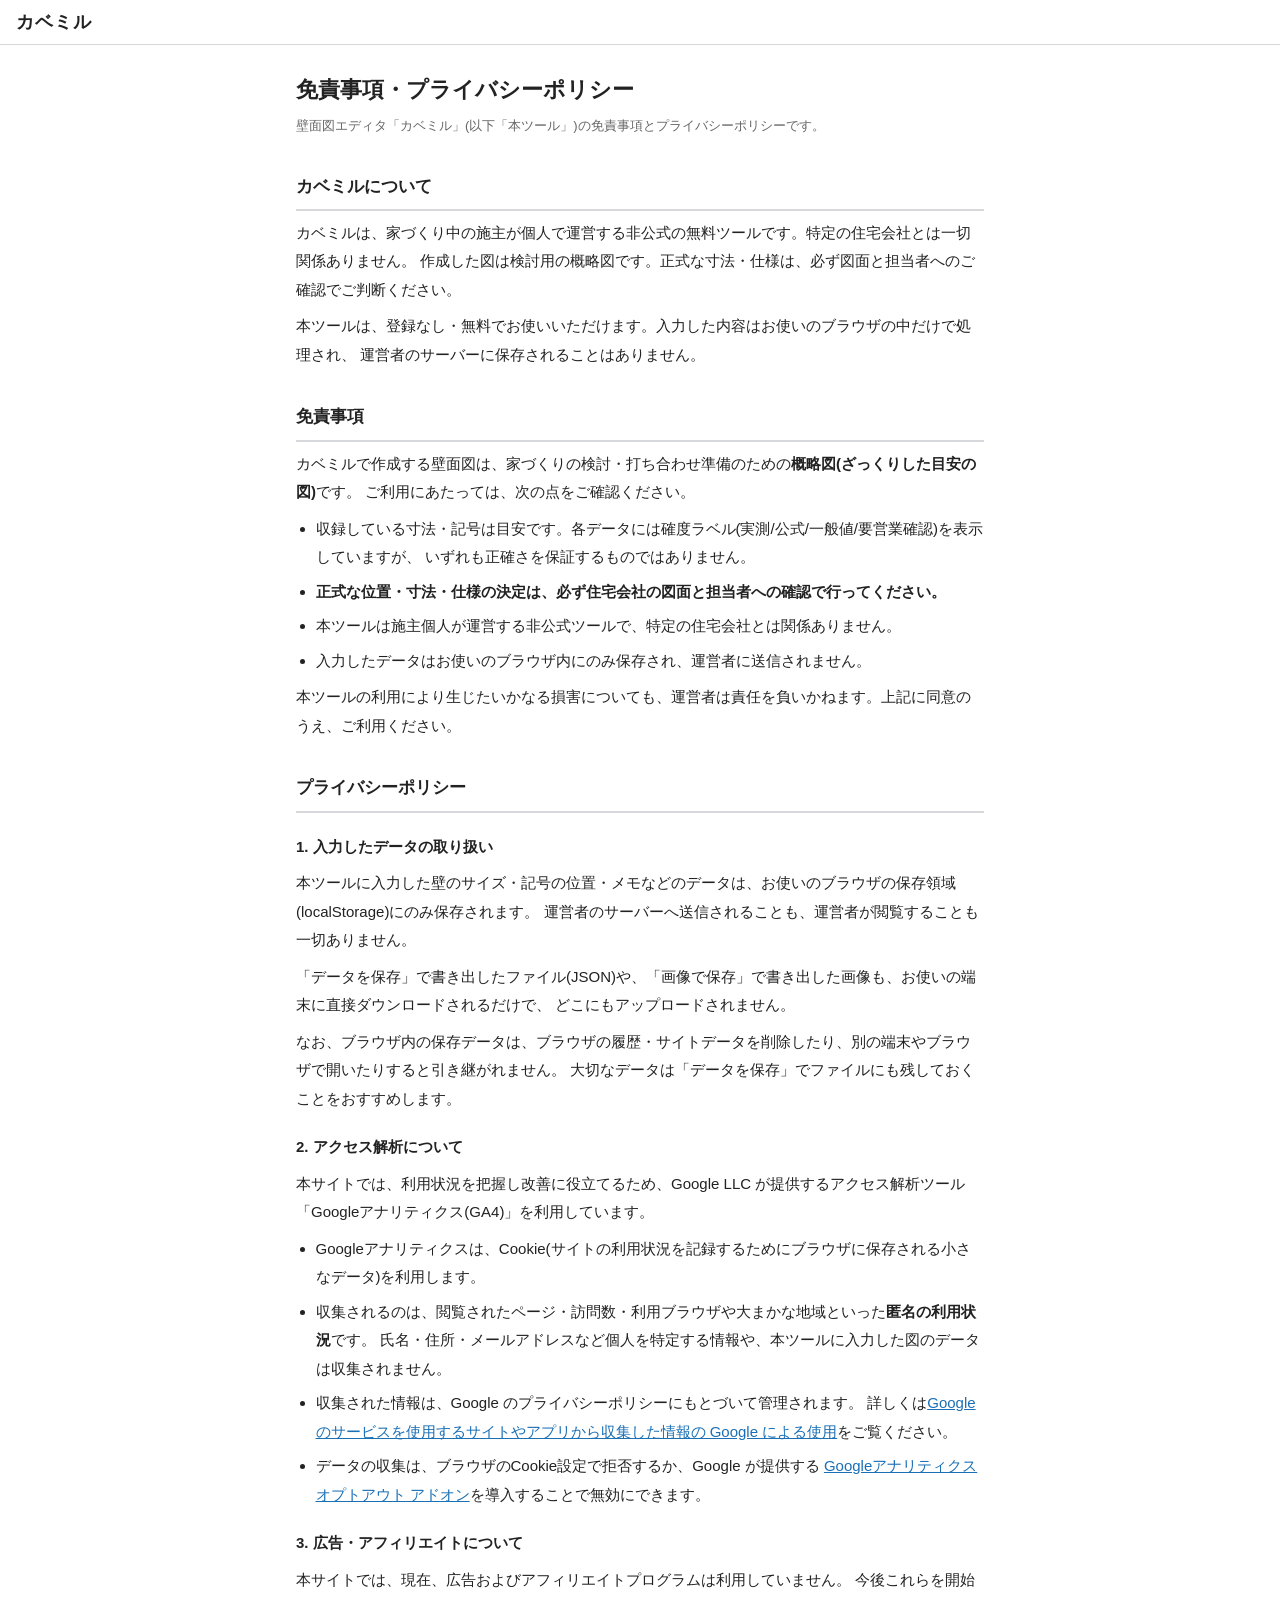
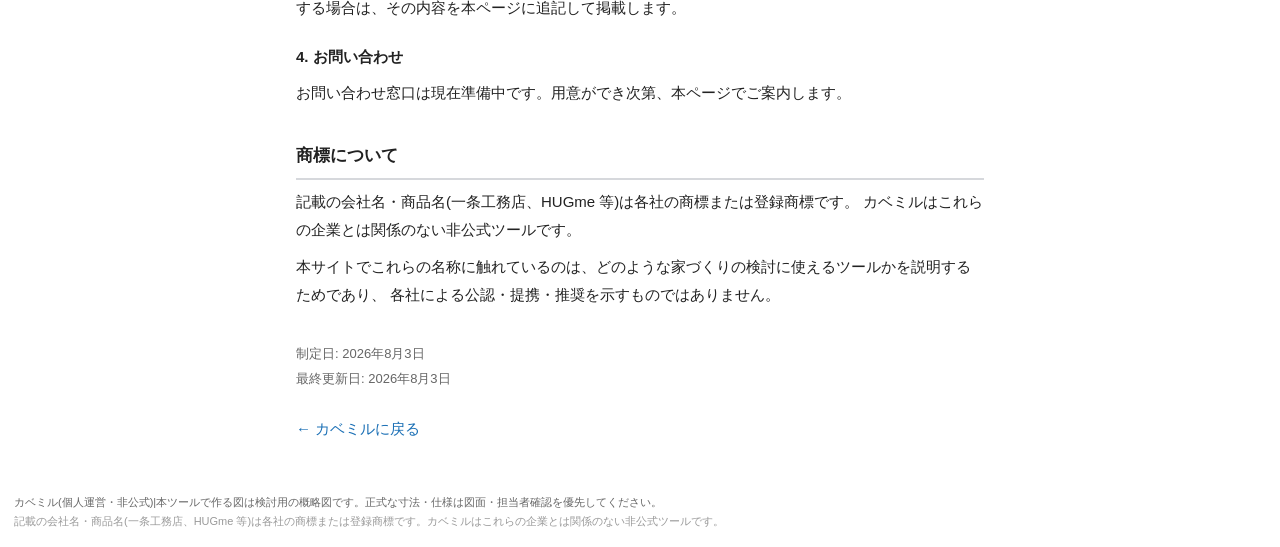
==== policy.html @ 15f14686 "カベミル 初回公開版(MVP) 壁面図エディタ本体・免責/プライバシーポリシーページ・GA4タグひな形(無効)を含む。  Co-Authored-By: Claude Fable 5 <noreply" ====
<!DOCTYPE html>
<html lang="ja">
<head>
<meta charset="UTF-8">
<meta name="viewport" content="width=device-width, initial-scale=1">
<title>免責事項・プライバシーポリシー|カベミル</title>
<meta name="description" content="カベミル(個人運営・非公式の無料壁面図エディタ)の免責事項とプライバシーポリシーです。">
<link rel="stylesheet" href="style.css">

<!-- ▼▼ Googleアナリティクス(GA4)タグのひな形 ここから ▼▼
     ・公開するときに G-XXXXXXXXXX を実際の測定ID(Googleアナリティクスの管理画面で
       発行される「G」で始まる文字列)に置き換えてください。
     ・そのうえで、この下のブロックを囲んでいるコメント記号(この行の上と、
       「ここまで」の行)を削除すると、アクセス解析が有効になります。
     ・index.html と policy.html の2ファイルとも、必ず同じ測定IDにしてください。
     ・コメントのままの間は、外部(Google)への通信はいっさい発生しません。

<script async src="https://www.googletagmanager.com/gtag/js?id=G-XXXXXXXXXX"></script>
<script>
  window.dataLayer = window.dataLayer || [];
  function gtag(){ dataLayer.push(arguments); }
  gtag('js', new Date());
  gtag('config', 'G-XXXXXXXXXX');
</script>

     ▲▲ Googleアナリティクス(GA4)タグのひな形 ここまで ▲▲ -->

<style>
/* このページだけの見た目(長文を読みやすくするための最小限の指定) */
.policy-page { background: #fff; }
.policy-header {
  padding: 10px 16px;
  border-bottom: 1px solid var(--line);
}
.policy-header a { color: inherit; text-decoration: none; font-weight: bold; font-size: 18px; letter-spacing: 0.05em; }
.policy {
  flex: 1;
  width: 100%;
  max-width: 720px;      /* 1行が長くなりすぎないように幅を制限 */
  margin: 0 auto;
  padding: 20px 16px 40px;
  line-height: 1.9;      /* 長文でも読みやすい行間 */
  font-size: 15px;
}
.policy h1 { font-size: 22px; margin: 8px 0 4px; line-height: 1.5; }
.policy h2 {
  font-size: 17px; margin: 32px 0 8px; padding-bottom: 6px;
  border-bottom: 2px solid var(--line);
}
.policy h3 { font-size: 15px; margin: 20px 0 4px; }
.policy p { margin: 8px 0; }
.policy ul { padding-left: 1.3em; margin: 8px 0; }
.policy li { margin-bottom: 6px; }
.policy a { color: var(--accent); }
.policy .lead { color: var(--sub); font-size: 13px; margin-bottom: 20px; }
.policy .date { font-size: 13px; color: var(--sub); margin-top: 32px; }
.policy .back { margin: 24px 0 0; font-size: 15px; }
.policy .back a { text-decoration: none; }
.policy .back a:hover { text-decoration: underline; }
</style>
</head>

<body class="policy-page">

<header class="policy-header">
  <a href="./index.html">カベミル</a>
</header>

<main class="policy">

  <h1>免責事項・プライバシーポリシー</h1>
  <p class="lead">壁面図エディタ「カベミル」(以下「本ツール」)の免責事項とプライバシーポリシーです。</p>

  <!-- ================= カベミルについて(設計書8-1) ================= -->
  <h2>カベミルについて</h2>
  <p>カベミルは、家づくり中の施主が個人で運営する非公式の無料ツールです。特定の住宅会社とは一切関係ありません。
    作成した図は検討用の概略図です。正式な寸法・仕様は、必ず図面と担当者へのご確認でご判断ください。</p>
  <p>本ツールは、登録なし・無料でお使いいただけます。入力した内容はお使いのブラウザの中だけで処理され、
    運営者のサーバーに保存されることはありません。</p>

  <!-- ================= 免責事項(設計書8-2) ================= -->
  <h2>免責事項</h2>
  <p>カベミルで作成する壁面図は、家づくりの検討・打ち合わせ準備のための<strong>概略図(ざっくりした目安の図)</strong>です。
    ご利用にあたっては、次の点をご確認ください。</p>
  <ul>
    <li>収録している寸法・記号は目安です。各データには確度ラベル(実測/公式/一般値/要営業確認)を表示していますが、
      いずれも正確さを保証するものではありません。</li>
    <li><strong>正式な位置・寸法・仕様の決定は、必ず住宅会社の図面と担当者への確認で行ってください。</strong></li>
    <li>本ツールは施主個人が運営する非公式ツールで、特定の住宅会社とは関係ありません。</li>
    <li>入力したデータはお使いのブラウザ内にのみ保存され、運営者に送信されません。</li>
  </ul>
  <p>本ツールの利用により生じたいかなる損害についても、運営者は責任を負いかねます。上記に同意のうえ、ご利用ください。</p>

  <!-- ================= プライバシーポリシー ================= -->
  <h2>プライバシーポリシー</h2>

  <h3>1. 入力したデータの取り扱い</h3>
  <p>本ツールに入力した壁のサイズ・記号の位置・メモなどのデータは、お使いのブラウザの保存領域(localStorage)にのみ保存されます。
    運営者のサーバーへ送信されることも、運営者が閲覧することも一切ありません。</p>
  <p>「データを保存」で書き出したファイル(JSON)や、「画像で保存」で書き出した画像も、お使いの端末に直接ダウンロードされるだけで、
    どこにもアップロードされません。</p>
  <p>なお、ブラウザ内の保存データは、ブラウザの履歴・サイトデータを削除したり、別の端末やブラウザで開いたりすると引き継がれません。
    大切なデータは「データを保存」でファイルにも残しておくことをおすすめします。</p>

  <h3>2. アクセス解析について</h3>
  <p>本サイトでは、利用状況を把握し改善に役立てるため、Google LLC が提供するアクセス解析ツール
    「Googleアナリティクス(GA4)」を利用しています。</p>
  <ul>
    <li>Googleアナリティクスは、Cookie(サイトの利用状況を記録するためにブラウザに保存される小さなデータ)を利用します。</li>
    <li>収集されるのは、閲覧されたページ・訪問数・利用ブラウザや大まかな地域といった<strong>匿名の利用状況</strong>です。
      氏名・住所・メールアドレスなど個人を特定する情報や、本ツールに入力した図のデータは収集されません。</li>
    <li>収集された情報は、Google のプライバシーポリシーにもとづいて管理されます。
      詳しくは<a href="https://policies.google.com/technologies/partner-sites" target="_blank" rel="noopener">Google のサービスを使用するサイトやアプリから収集した情報の Google による使用</a>をご覧ください。</li>
    <li>データの収集は、ブラウザのCookie設定で拒否するか、Google が提供する
      <a href="https://tools.google.com/dlpage/gaoptout" target="_blank" rel="noopener">Googleアナリティクス オプトアウト アドオン</a>を導入することで無効にできます。</li>
  </ul>

  <h3>3. 広告・アフィリエイトについて</h3>
  <p>本サイトでは、現在、広告およびアフィリエイトプログラムは利用していません。
    今後これらを開始する場合は、その内容を本ページに追記して掲載します。</p>

  <h3>4. お問い合わせ</h3>
  <!-- TODO(公開時): 連絡手段が決まったらここに追記する。
       想定: Instagram(@kabemiru など)のDM。個人名・住所・電話番号は書かない。 -->
  <p>お問い合わせ窓口は現在準備中です。用意ができ次第、本ページでご案内します。</p>

  <!-- ================= 商標について(設計書8-1) ================= -->
  <h2>商標について</h2>
  <p>記載の会社名・商品名(一条工務店、HUGme 等)は各社の商標または登録商標です。
    カベミルはこれらの企業とは関係のない非公式ツールです。</p>
  <p>本サイトでこれらの名称に触れているのは、どのような家づくりの検討に使えるツールかを説明するためであり、
    各社による公認・提携・推奨を示すものではありません。</p>

  <p class="date">制定日: 2026年8月3日<br>
    最終更新日: 2026年8月3日</p>

  <p class="back"><a href="./index.html">← カベミルに戻る</a></p>

</main>

<footer class="app-footer">
  <p>カベミル(個人運営・非公式)|本ツールで作る図は検討用の概略図です。正式な寸法・仕様は図面・担当者確認を優先してください。</p>
  <p class="tm">記載の会社名・商品名(一条工務店、HUGme 等)は各社の商標または登録商標です。カベミルはこれらの企業とは関係のない非公式ツールです。</p>
</footer>

</body>
</html>
---- style.css ----
/* ==========================================================================
   カベミル — 画面の見た目
   レイアウトは「ヘッダー / 3カラム本体 / ツールバー / フッター」の縦積み。
   ========================================================================== */

:root {
  --line: #d6d8dc;          /* 罫線のグレー */
  --bg: #f5f6f8;            /* 画面全体の背景 */
  --text: #222;
  --sub: #666;              /* 補足文字の色 */
  --accent: #1a6fb5;        /* ボタンなどのアクセント色 */
  --warn: #cc0000;          /* 要営業確認の赤 */
  --select: #ff8c00;        /* 選択中のハイライト(オレンジ) */
}

* { box-sizing: border-box; }

body {
  margin: 0;
  font-family: "Meiryo", "Yu Gothic", "Hiragino Kaku Gothic ProN", sans-serif;
  font-size: 14px;
  color: var(--text);
  background: var(--bg);
  display: flex;
  flex-direction: column;
  min-height: 100vh;
}

/* ---------- ヘッダー ---------- */
.app-header {
  display: flex;
  align-items: center;
  gap: 12px;
  padding: 8px 14px;
  background: #fff;
  border-bottom: 1px solid var(--line);
}
.brand { font-size: 18px; font-weight: bold; letter-spacing: 0.05em; }
.wall-name { font-size: 14px; color: var(--sub); }
.prototype-tag {
  font-size: 11px; color: var(--sub);
  border: 1px solid var(--line); border-radius: 10px; padding: 1px 8px;
}
.spacer { flex: 1; }
.save-state { font-size: 12px; color: #2a7d2a; }
.save-state.saving { color: var(--sub); }

/* ---------- 本体3カラム ---------- */
.app-main {
  flex: 1;
  display: grid;
  grid-template-columns: 210px 1fr 260px;
  gap: 10px;
  padding: 10px;
  align-items: start;
}
.pane {
  background: #fff;
  border: 1px solid var(--line);
  border-radius: 6px;
  padding: 10px;
}
.pane h2 {
  font-size: 13px;
  margin: 4px 0 8px;
  padding-bottom: 4px;
  border-bottom: 1px solid var(--line);
}
.pane-canvas { padding: 6px; min-width: 0; }   /* min-width:0 で図の元の大きさに引っぱられないようにする */
#canvas-area svg { width: 100%; height: auto; display: block; }
/* 「置くもの」を選んでいるあいだは、図の上のカーソルを十字にする */
.pane-canvas.placing #canvas-area svg { cursor: crosshair; }

/* ---------- 入力欄 ---------- */
.field { display: block; margin-bottom: 8px; }
.field > span { display: block; font-size: 12px; color: var(--sub); margin-bottom: 2px; }
.field > span small { color: #999; font-size: 11px; margin-left: 4px; }
.field input[type="number"],
.field input[type="text"],
.field textarea,
.field select {
  width: 100%;
  padding: 5px 6px;
  border: 1px solid var(--line);
  border-radius: 4px;
  font-size: 14px;
  font-family: inherit;
}
.field-check { display: flex; align-items: flex-start; gap: 6px; }
.field-check > span { margin: 0; font-size: 13px; color: var(--text); }
.field-check input { margin-top: 3px; }

.hint { font-size: 11px; color: var(--sub); line-height: 1.5; margin: 6px 0; }
.note-todo { font-size: 11px; color: #999; line-height: 1.5; margin: 10px 0 0; }
.panel-kind { font-weight: bold; margin: 0 0 8px; }

/* ---------- ボタン ---------- */
.btn, .btn-ghost, .palette-btn, .btn-danger {
  font-family: inherit;
  font-size: 13px;
  border-radius: 4px;
  cursor: pointer;
}
.btn { padding: 6px 14px; border: 1px solid var(--line); background: #fff; }
.btn:hover { background: #f0f3f6; }
.btn-primary { background: var(--accent); border-color: var(--accent); color: #fff; }
.btn-primary:hover { background: #15598f; }
.btn-ghost { padding: 4px 10px; border: 1px solid var(--line); background: #fff; }
.btn:disabled { opacity: 0.45; cursor: default; }

.palette-btn {
  display: block; width: 100%;
  padding: 8px; margin-bottom: 4px;
  border: 1px solid var(--line); background: #fff; text-align: left;
}
.palette-btn:hover { background: #f0f3f6; }
/* 配置モード中(押されている状態) */
.palette-btn.active { background: var(--accent); border-color: var(--accent); color: #fff; }

/* パレットの「窓・ドアを選ぶ」ドロップダウン */
.palette-select {
  width: 100%; padding: 7px 6px; margin-bottom: 4px;
  border: 1px solid var(--line); border-radius: 4px;
  font-size: 13px; font-family: inherit; background: #fff;
}

.btn-danger, .btn-sub {
  width: 100%; padding: 7px; margin-top: 6px;
  border: 1px solid var(--line); background: #fff;
}
.btn-danger { border-color: #e0b4b4; color: var(--warn); }
.btn-danger:hover { background: #fdf0f0; }
.btn-sub:hover { background: #f0f3f6; }

/* ---------- 確度ラベルのバッジ ---------- */
.badge-line { margin: 8px 0 0; font-size: 12px; }
.badge {
  display: inline-block; padding: 1px 7px; border-radius: 9px;
  background: #eceef1; color: #555; font-size: 11px;
}
.badge.warn { background: #fbe9e9; color: var(--warn); font-weight: bold; }

/* ---------- ツールバー・フッター ---------- */
.toolbar {
  display: flex; align-items: center; gap: 10px;
  padding: 8px 14px;
  background: #fff;
  border-top: 1px solid var(--line);
}
.toolbar-note { font-size: 11px; color: var(--sub); }
.toolbar-sep { width: 1px; height: 22px; background: var(--line); }

.app-footer {
  padding: 8px 14px 14px;
  font-size: 11px; color: var(--sub); line-height: 1.6;
  background: #fff;
}
.app-footer p { margin: 2px 0; }
.app-footer .tm { color: #999; }
.app-footer a { color: var(--accent); }         /* 免責・プライバシーポリシーへのリンク */

/* ---------- 初回免責ダイアログ ---------- */
dialog.intro {
  max-width: 620px; padding: 22px 26px;
  border: 1px solid var(--line); border-radius: 8px;
  line-height: 1.7;
}
dialog.intro::backdrop { background: rgba(0, 0, 0, 0.45); }
dialog.intro h2 { margin: 0 0 12px; font-size: 18px; }
dialog.intro ul { padding-left: 1.2em; }
dialog.intro li { margin-bottom: 6px; }
dialog.intro form { text-align: center; margin-top: 16px; }
dialog.intro form button { padding: 9px 24px; font-size: 15px; }
dialog.intro ol { padding-left: 1.3em; }
dialog.intro ol li { margin-bottom: 8px; }
.help-caution {
  background: #fff8e5; border: 1px solid #ecd9a0; border-radius: 4px;
  padding: 8px 10px; font-size: 13px;
}
.help-buttons { display: flex; gap: 10px; justify-content: center; }
/* ダイアログ内から免責・プライバシーポリシーのページへ */
.dialog-policy { margin: 12px 0 0; font-size: 13px; }
.dialog-policy a { color: var(--accent); }

/* ---------- スマホ橋渡し画面(設計書3-4) ---------- */
/* ふだんは隠しておき、画面が狭いときだけ編集画面と入れ替える */
/* min-width:0 が無いと、中の図(SVG)の元の大きさ(1200px)に画面が引っぱられてはみ出す */
#mobile-bridge { display: none; min-width: 0; }
#bridge-preview { min-width: 0; }

#mobile-bridge h1 { font-size: 26px; margin: 0 0 4px; letter-spacing: 0.05em; }
#mobile-bridge .tagline { margin: 0 0 14px; font-size: 13px; color: var(--sub); }
#bridge-preview { border: 1px solid var(--line); border-radius: 4px; overflow: hidden; background: #fff; }
#bridge-preview svg { width: 100%; height: auto; display: block; }
.bridge-list { padding-left: 1.2em; font-size: 14px; line-height: 1.8; }
.bridge-note { font-size: 14px; line-height: 1.7; }
.bridge-buttons { display: grid; gap: 8px; margin: 16px 0; }
.bridge-buttons .btn { padding: 12px; text-align: center; text-decoration: none; font-size: 15px; }
.bridge-copied { color: #2a7d2a; font-size: 13px; }
.bridge-policy { font-size: 14px; margin: 18px 0 0; }
.bridge-policy a { color: var(--accent); }

@media (max-width: 767px) {
  #app { display: none; }
  #mobile-bridge { display: block; padding: 16px; background: #fff; min-height: 100vh; }
}

/* PCでも横幅が足りないときは3カラムをやめて縦に並べる */
@media (min-width: 768px) and (max-width: 1100px) {
  .app-main { grid-template-columns: 190px 1fr 230px; }
}
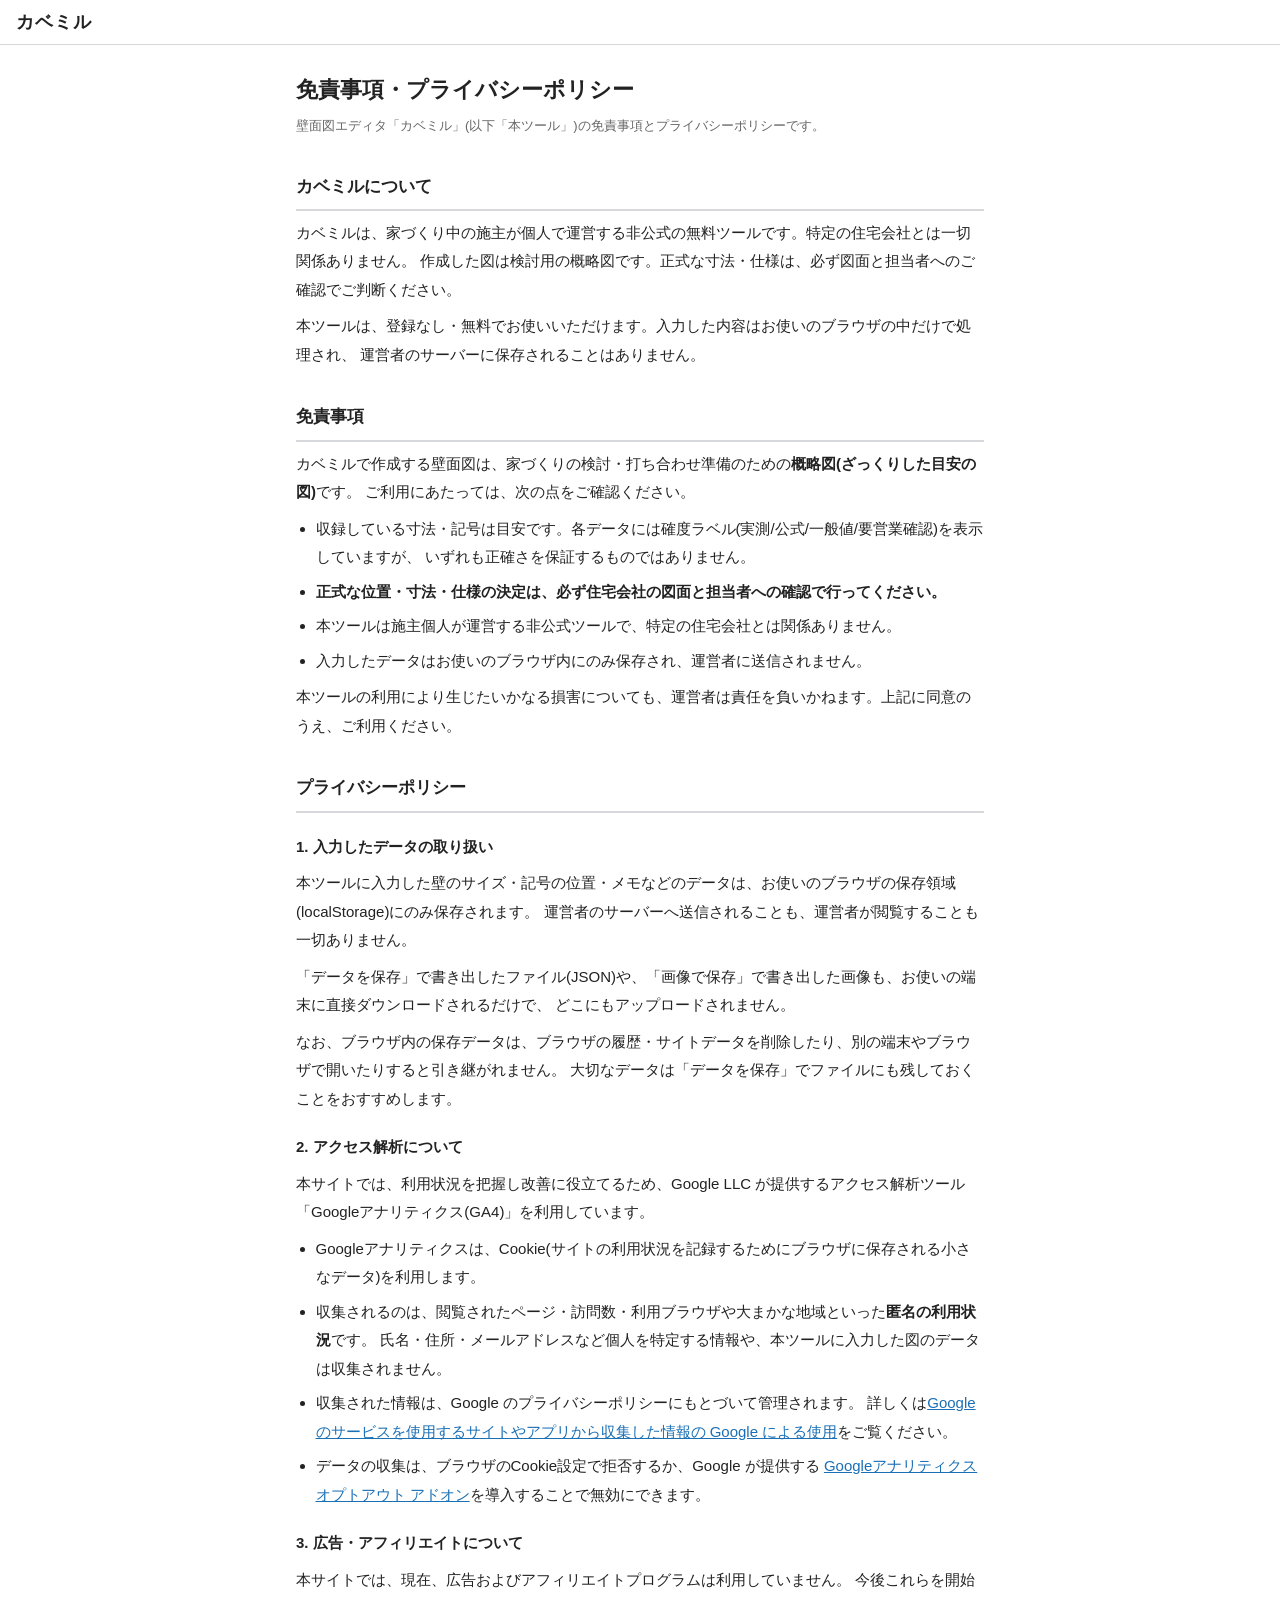
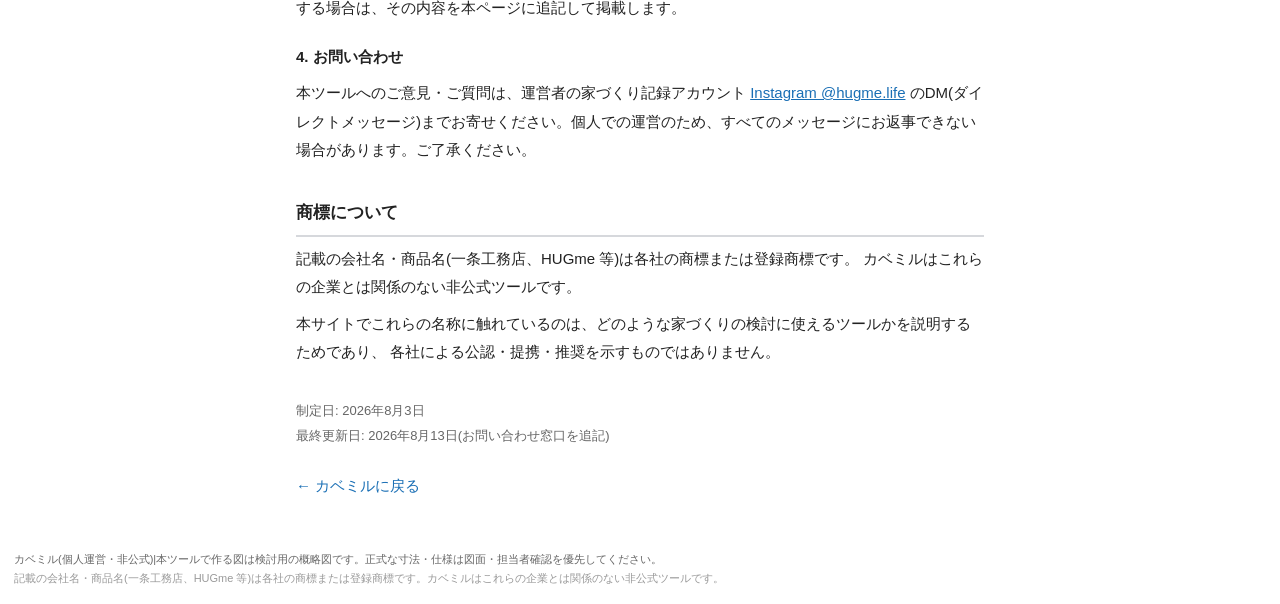
==== commit 259f5a35: "お問い合わせ窓口(Instagram DM)を追記 Co-Authored-By: Claude Fable 5 <noreply@anthropic.com>" ====
--- a/policy.html
+++ b/policy.html
@@ -5,25 +5,17 @@
 <meta name="viewport" content="width=device-width, initial-scale=1">
 <title>免責事項・プライバシーポリシー|カベミル</title>
 <meta name="description" content="カベミル(個人運営・非公式の無料壁面図エディタ)の免責事項とプライバシーポリシーです。">
+<link rel="icon" type="image/svg+xml" href="favicon.svg">
 <link rel="stylesheet" href="style.css">
 
-<!-- ▼▼ Googleアナリティクス(GA4)タグのひな形 ここから ▼▼
-     ・公開するときに G-XXXXXXXXXX を実際の測定ID(Googleアナリティクスの管理画面で
-       発行される「G」で始まる文字列)に置き換えてください。
-     ・そのうえで、この下のブロックを囲んでいるコメント記号(この行の上と、
-       「ここまで」の行)を削除すると、アクセス解析が有効になります。
-     ・index.html と policy.html の2ファイルとも、必ず同じ測定IDにしてください。
-     ・コメントのままの間は、外部(Google)への通信はいっさい発生しません。
-
-<script async src="https://www.googletagmanager.com/gtag/js?id=G-XXXXXXXXXX"></script>
+<!-- Googleアナリティクス(GA4) アクセス解析タグ(2026-08-13 有効化) -->
+<script async src="https://www.googletagmanager.com/gtag/js?id=G-X3QH08LX3Y"></script>
 <script>
   window.dataLayer = window.dataLayer || [];
   function gtag(){ dataLayer.push(arguments); }
   gtag('js', new Date());
-  gtag('config', 'G-XXXXXXXXXX');
+  gtag('config', 'G-X3QH08LX3Y');
 </script>
-
-     ▲▲ Googleアナリティクス(GA4)タグのひな形 ここまで ▲▲ -->
 
 <style>
 /* このページだけの見た目(長文を読みやすくするための最小限の指定) */
@@ -120,9 +112,9 @@
     今後これらを開始する場合は、その内容を本ページに追記して掲載します。</p>
 
   <h3>4. お問い合わせ</h3>
-  <!-- TODO(公開時): 連絡手段が決まったらここに追記する。
-       想定: Instagram(@kabemiru など)のDM。個人名・住所・電話番号は書かない。 -->
-  <p>お問い合わせ窓口は現在準備中です。用意ができ次第、本ページでご案内します。</p>
+  <p>本ツールへのご意見・ご質問は、運営者の家づくり記録アカウント
+    <a href="https://www.instagram.com/hugme.life/" target="_blank" rel="noopener">Instagram @hugme.life</a>
+    のDM(ダイレクトメッセージ)までお寄せください。個人での運営のため、すべてのメッセージにお返事できない場合があります。ご了承ください。</p>
 
   <!-- ================= 商標について(設計書8-1) ================= -->
   <h2>商標について</h2>
@@ -132,7 +124,7 @@
     各社による公認・提携・推奨を示すものではありません。</p>
 
   <p class="date">制定日: 2026年8月3日<br>
-    最終更新日: 2026年8月3日</p>
+    最終更新日: 2026年8月13日(お問い合わせ窓口を追記)</p>
 
   <p class="back"><a href="./index.html">← カベミルに戻る</a></p>
 
--- a/style.css
+++ b/style.css
@@ -35,7 +35,7 @@
   background: #fff;
   border-bottom: 1px solid var(--line);
 }
-.brand { font-size: 18px; font-weight: bold; letter-spacing: 0.05em; }
+.brand { font-size: 18px; font-weight: bold; letter-spacing: 0.05em; margin: 0; }
 .wall-name { font-size: 14px; color: var(--sub); }
 .prototype-tag {
   font-size: 11px; color: var(--sub);
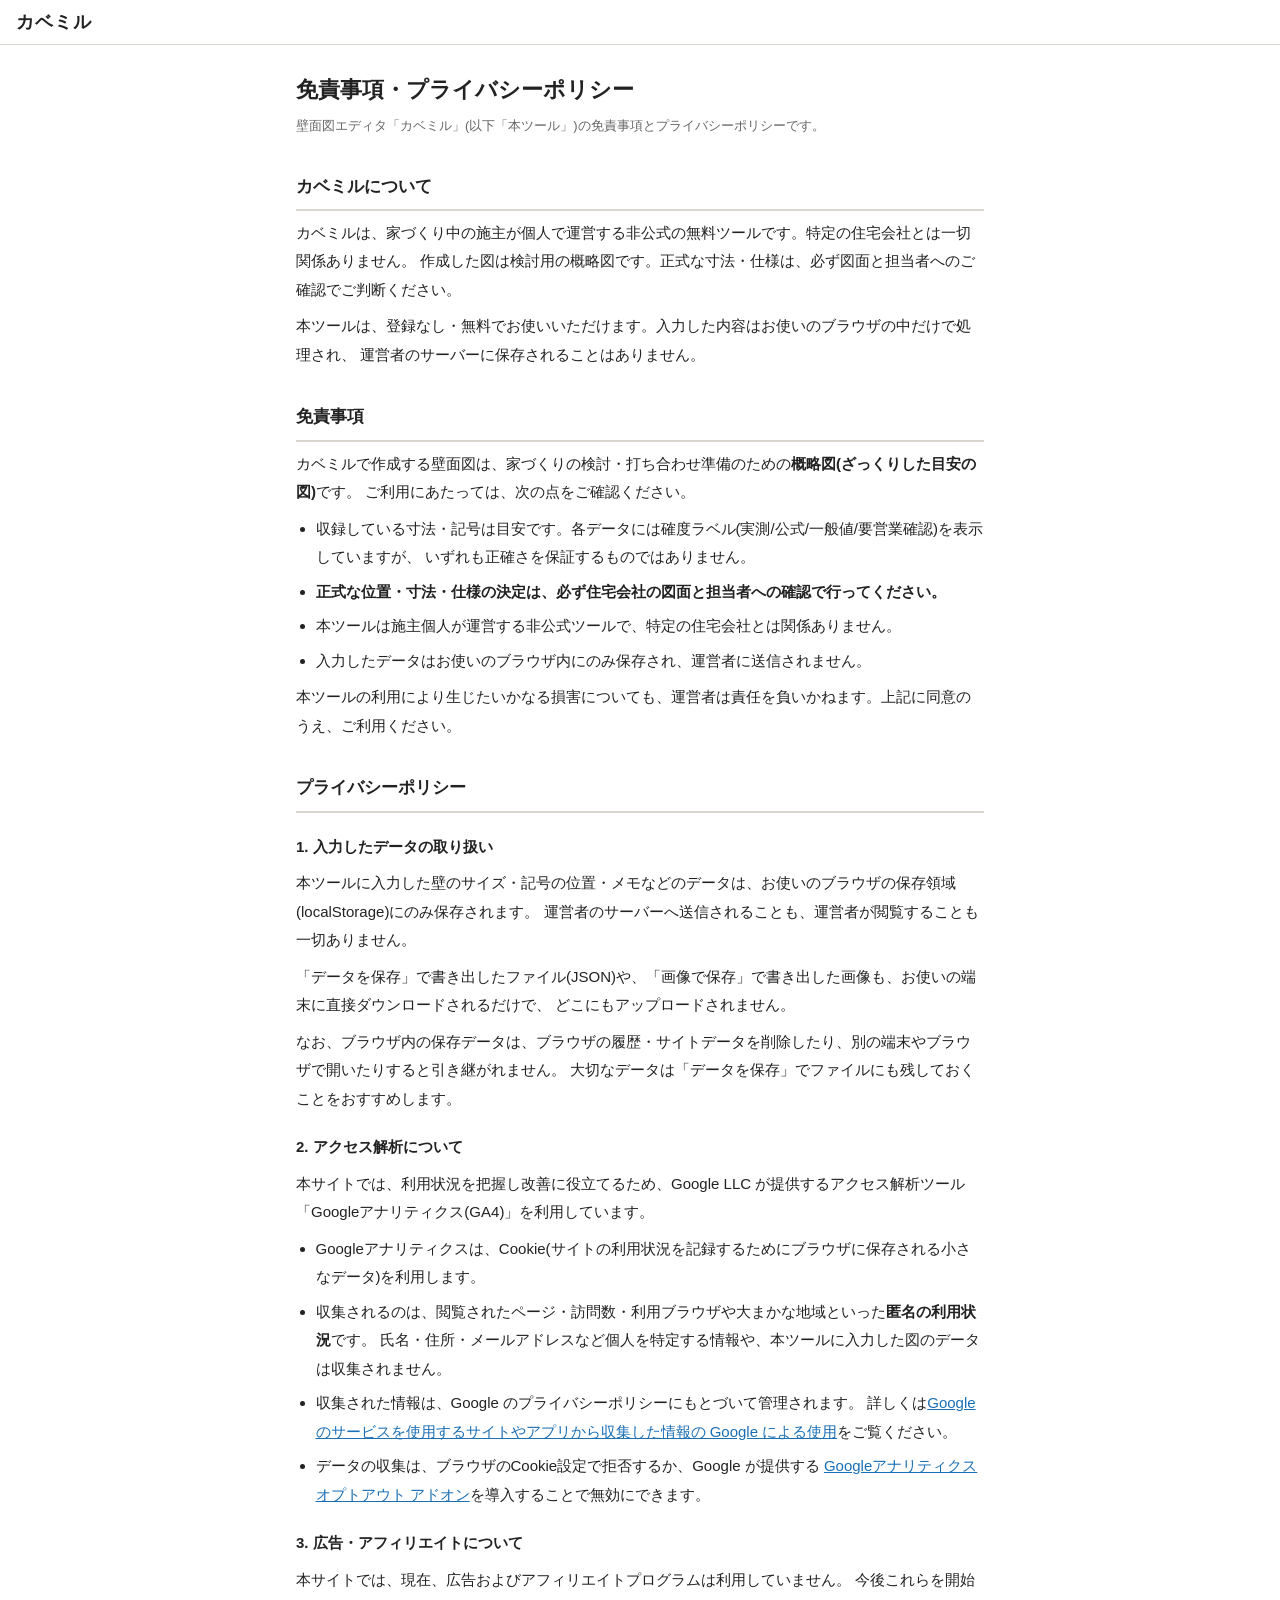
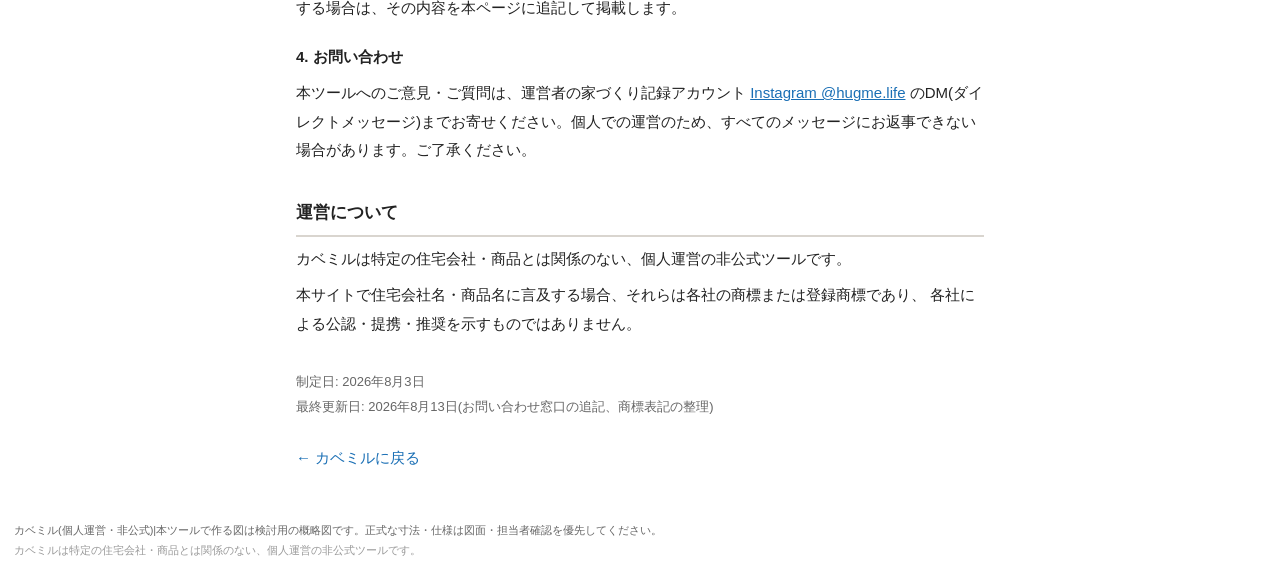
==== commit 89c4cbae: "商標表記を社名なしの非公式表記に変更 サイト本文に社名・商品名の記載がないため、フッター等の定型文を 「カベミルは特定の住宅会社・商品とは関係のない、個人運営の非公式ツールです。」に統一。 本文で社名" ====
--- a/policy.html
+++ b/policy.html
@@ -116,15 +116,14 @@
     <a href="https://www.instagram.com/hugme.life/" target="_blank" rel="noopener">Instagram @hugme.life</a>
     のDM(ダイレクトメッセージ)までお寄せください。個人での運営のため、すべてのメッセージにお返事できない場合があります。ご了承ください。</p>
 
-  <!-- ================= 商標について(設計書8-1) ================= -->
-  <h2>商標について</h2>
-  <p>記載の会社名・商品名(一条工務店、HUGme 等)は各社の商標または登録商標です。
-    カベミルはこれらの企業とは関係のない非公式ツールです。</p>
-  <p>本サイトでこれらの名称に触れているのは、どのような家づくりの検討に使えるツールかを説明するためであり、
+  <!-- ================= 非公式ツールであることについて(設計書8-1) ================= -->
+  <h2>運営について</h2>
+  <p>カベミルは特定の住宅会社・商品とは関係のない、個人運営の非公式ツールです。</p>
+  <p>本サイトで住宅会社名・商品名に言及する場合、それらは各社の商標または登録商標であり、
     各社による公認・提携・推奨を示すものではありません。</p>
 
   <p class="date">制定日: 2026年8月3日<br>
-    最終更新日: 2026年8月13日(お問い合わせ窓口を追記)</p>
+    最終更新日: 2026年8月13日(お問い合わせ窓口の追記、商標表記の整理)</p>
 
   <p class="back"><a href="./index.html">← カベミルに戻る</a></p>
 
@@ -132,7 +131,7 @@
 
 <footer class="app-footer">
   <p>カベミル(個人運営・非公式)|本ツールで作る図は検討用の概略図です。正式な寸法・仕様は図面・担当者確認を優先してください。</p>
-  <p class="tm">記載の会社名・商品名(一条工務店、HUGme 等)は各社の商標または登録商標です。カベミルはこれらの企業とは関係のない非公式ツールです。</p>
+  <p class="tm">カベミルは特定の住宅会社・商品とは関係のない、個人運営の非公式ツールです。</p>
 </footer>
 
 </body>
--- a/style.css
+++ b/style.css
@@ -4,13 +4,15 @@
    ========================================================================== */
 
 :root {
-  --line: #d6d8dc;          /* 罫線のグレー */
-  --bg: #f5f6f8;            /* 画面全体の背景 */
+  --line: #d9d5cf;          /* 罫線のグレー(すこし暖色寄り) */
+  --bg: #f7f5f2;            /* 画面全体の背景(ごく薄い暖色。パネルと図は白のまま) */
   --text: #222;
   --sub: #666;              /* 補足文字の色 */
   --accent: #1a6fb5;        /* ボタンなどのアクセント色 */
+  --accent-soft: #eaf2fa;   /* アクセント色のごく薄い版(帯・下線などの彩り用) */
   --warn: #cc0000;          /* 要営業確認の赤 */
   --select: #ff8c00;        /* 選択中のハイライト(オレンジ) */
+  --card-shadow: 0 1px 3px rgba(60, 50, 40, 0.06);   /* パネルを「カード」に見せる軽い影 */
 }
 
 * { box-sizing: border-box; }
@@ -32,15 +34,10 @@
   align-items: center;
   gap: 12px;
   padding: 8px 14px;
-  background: #fff;
-  border-bottom: 1px solid var(--line);
-}
-.brand { font-size: 18px; font-weight: bold; letter-spacing: 0.05em; margin: 0; }
-.wall-name { font-size: 14px; color: var(--sub); }
-.prototype-tag {
-  font-size: 11px; color: var(--sub);
-  border: 1px solid var(--line); border-radius: 10px; padding: 1px 8px;
-}
+  background: var(--accent-soft);           /* ごく薄いアクセント色の帯 */
+  border-bottom: 2px solid var(--accent);   /* アクセント色の下線で画面上部に彩りを付ける */
+}
+.brand { font-size: 18px; font-weight: bold; letter-spacing: 0.05em; margin: 0; color: var(--accent); }
 .spacer { flex: 1; }
 .save-state { font-size: 12px; color: #2a7d2a; }
 .save-state.saving { color: var(--sub); }
@@ -59,6 +56,7 @@
   border: 1px solid var(--line);
   border-radius: 6px;
   padding: 10px;
+  box-shadow: var(--card-shadow);   /* 暖色の背景の上で「白いカード」に見せる */
 }
 .pane h2 {
   font-size: 13px;
@@ -70,6 +68,9 @@
 #canvas-area svg { width: 100%; height: auto; display: block; }
 /* 「置くもの」を選んでいるあいだは、図の上のカーソルを十字にする */
 .pane-canvas.placing #canvas-area svg { cursor: crosshair; }
+/* 図の中のクリックできる部品は指のカーソルにする。
+   ドラッグで動かせる部品には render.js 側が cursor:move を直接指定しており、そちらが優先される */
+#canvas-area [data-id] { cursor: pointer; }
 
 /* ---------- 入力欄 ---------- */
 .field { display: block; margin-bottom: 8px; }
@@ -91,8 +92,10 @@
 .field-check input { margin-top: 3px; }
 
 .hint { font-size: 11px; color: var(--sub); line-height: 1.5; margin: 6px 0; }
-.note-todo { font-size: 11px; color: #999; line-height: 1.5; margin: 10px 0 0; }
-.panel-kind { font-weight: bold; margin: 0 0 8px; }
+/* 壁の外をクリックしたときなど、一時的に注意を促すヒント(ui.jsが3秒だけ付ける) */
+.hint.hint-warn { color: var(--warn); font-weight: bold; }
+/* 「要営業確認」のときだけ右パネルに出す、赤で始まる理由の1行(ui-panel.js) */
+.conf-hint { margin: 4px 0 0; }
 
 /* ---------- ボタン ---------- */
 .btn, .btn-ghost, .palette-btn, .btn-danger {
@@ -103,10 +106,17 @@
 }
 .btn { padding: 6px 14px; border: 1px solid var(--line); background: #fff; }
 .btn:hover { background: #f0f3f6; }
-.btn-primary { background: var(--accent); border-color: var(--accent); color: #fff; }
+/* 一番使ってほしいボタン(画像で保存)。塗りつぶし+太字で目立たせる */
+.btn-primary {
+  background: var(--accent); border-color: var(--accent); color: #fff;
+  font-weight: bold; box-shadow: var(--card-shadow);
+}
 .btn-primary:hover { background: #15598f; }
 .btn-ghost { padding: 4px 10px; border: 1px solid var(--line); background: #fff; }
 .btn:disabled { opacity: 0.45; cursor: default; }
+
+/* キーボード(Tabキー)で操作したときに、いまどこにいるかが分かるようにする */
+:focus-visible { outline: 2px solid var(--accent); outline-offset: 2px; }
 
 .palette-btn {
   display: block; width: 100%;
@@ -141,11 +151,16 @@
 .badge.warn { background: #fbe9e9; color: var(--warn); font-weight: bold; }
 
 /* ---------- ツールバー・フッター ---------- */
+/* 図が縦に長くなっても保存ボタンが隠れないよう、画面の下に貼り付けておく(sticky) */
 .toolbar {
   display: flex; align-items: center; gap: 10px;
   padding: 8px 14px;
   background: #fff;
   border-top: 1px solid var(--line);
+  position: sticky;
+  bottom: 0;
+  z-index: 5;
+  box-shadow: 0 -2px 6px rgba(60, 50, 40, 0.10);   /* 図と重なったときに境目が分かるように */
 }
 .toolbar-note { font-size: 11px; color: var(--sub); }
 .toolbar-sep { width: 1px; height: 22px; background: var(--line); }
@@ -153,7 +168,7 @@
 .app-footer {
   padding: 8px 14px 14px;
   font-size: 11px; color: var(--sub); line-height: 1.6;
-  background: #fff;
+  background: transparent;   /* 画面全体の背景色(薄い暖色)をそのまま見せる */
 }
 .app-footer p { margin: 2px 0; }
 .app-footer .tm { color: #999; }
